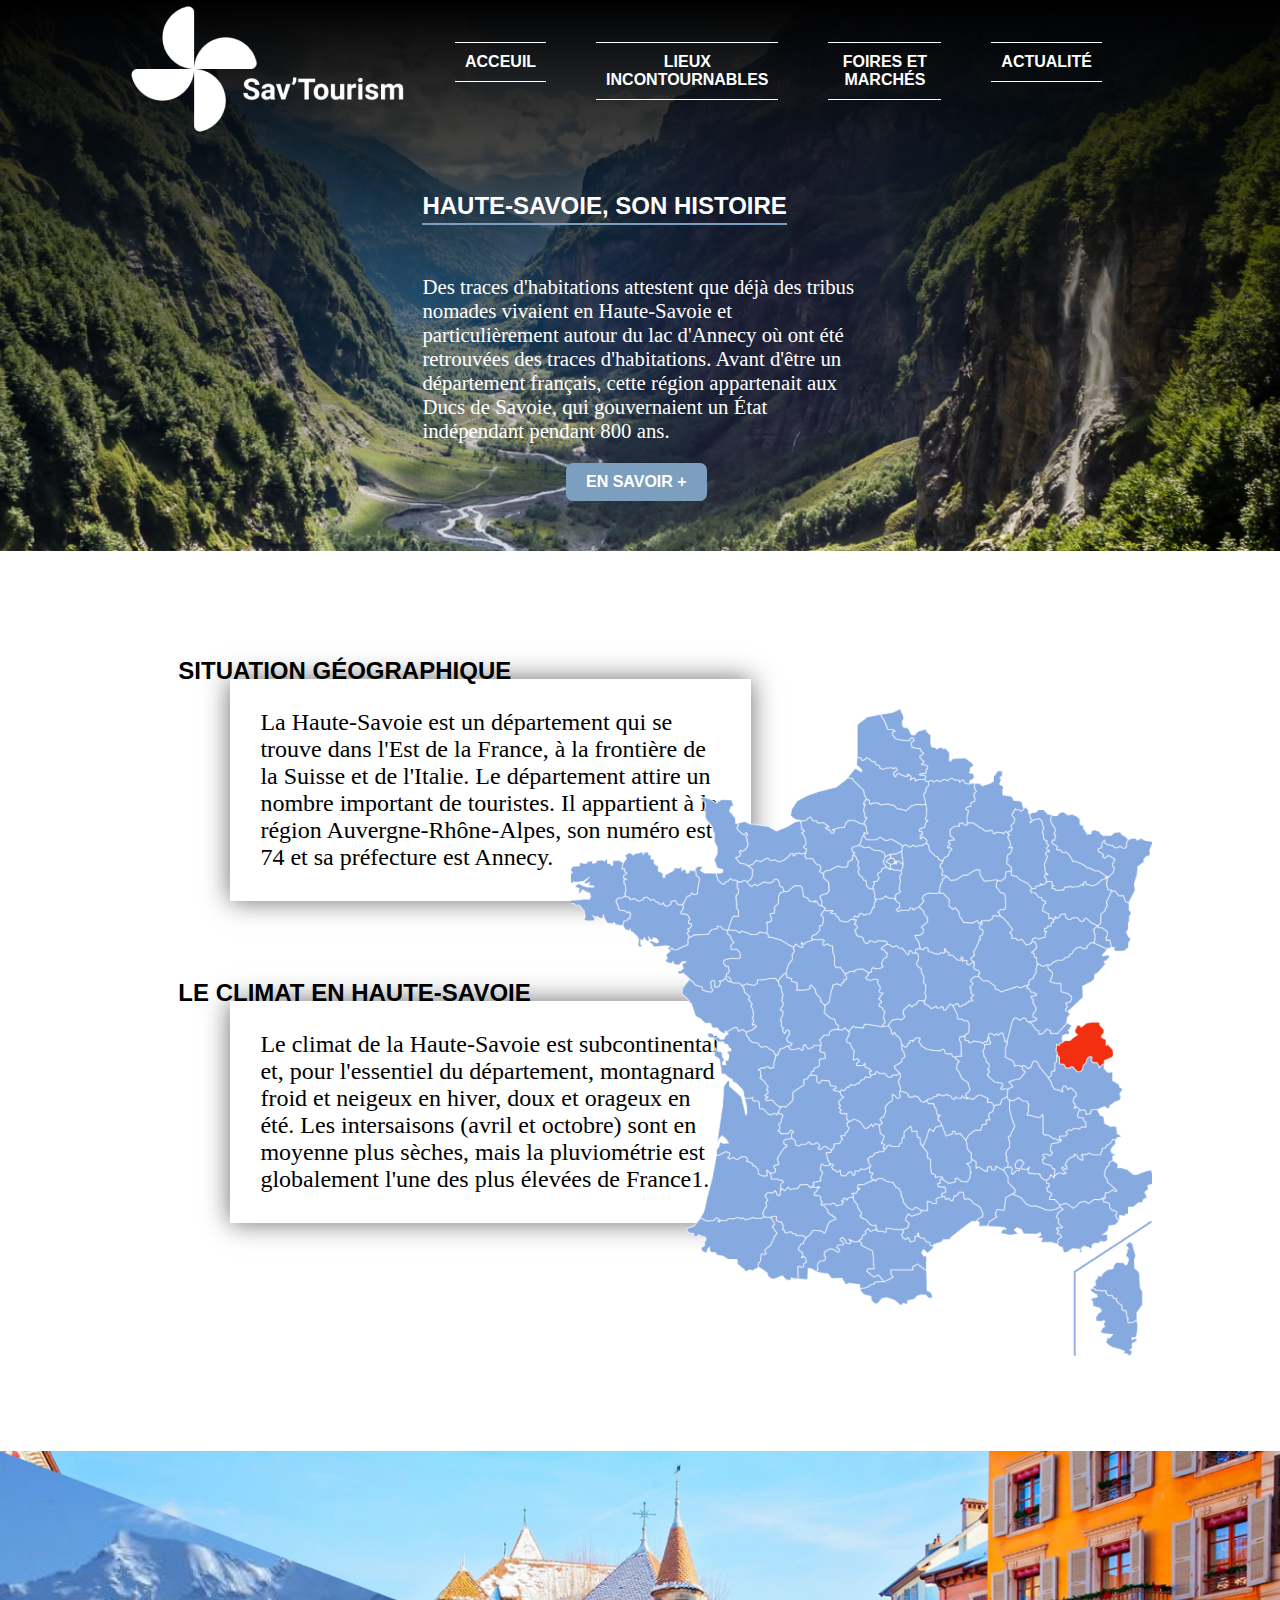
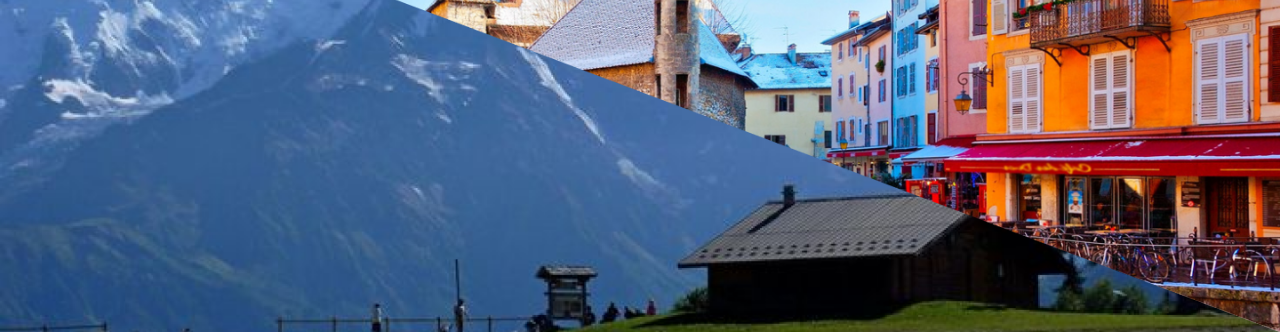
==== index.html @ 6023e613 "initial push" ====
<!DOCTYPE html>
<html lang="fr">
<head>
    <meta charset="UTF-8">
    <meta http-equiv="X-UA-Compatible" content="IE=edge">
    <meta name="viewport" content="width=device-width, initial-scale=1.0">
    <link rel="stylesheet" href="./assets/css/style.css">
    <title>Sav'Tourism-Le meilleur de la Haute-Savoie-Acceuil</title>
</head>
<body>
    <header>
        <div class="marginLR displayFlex">
            <figure>
                <img src="./assets/img/LogoSite 1.png" alt="logo">
            </figure>
            <nav class="displayFlex">
                <ul>
                    <li><a href="acceuil.html">Acceuil</a></li>
                    <li><a href="lieuxIncontournables.html">Lieux incontournables</a></li>
                    <li><a href="FoiresEtMarches.html">Foires et marchés</a></li>
                    <li><a href="Actualite.html">Actualité</a></li>
                </ul>
            </nav>
        </div>
        <article>
            <h1>Haute-Savoie, son histoire</h1>
            <p>Des traces d'habitations attestent que déjà des tribus nomades vivaient en Haute-Savoie et particulièrement autour du lac d'Annecy où ont été retrouvées des traces d'habitations. Avant d'être un département français, cette région appartenait aux Ducs de Savoie, qui gouvernaient un État indépendant pendant 800 ans.</p>
            <a href="#">En savoir +</a>
        </article>
    </header>
    <main>
        <section id="infoRegion">
            <article>
                <h2>Situation géographique</h2>
                <p>La Haute-Savoie est un département qui se trouve dans l'Est de la France, à la frontière de la Suisse et de l'Italie. Le département attire un nombre important de touristes. Il appartient à la région Auvergne-Rhône-Alpes, son numéro est 74 et sa préfecture est Annecy.</p>
            </article>
            <article>
                <h2>Le climat en Haute-Savoie</h2>
                <p>Le climat de la Haute-Savoie est subcontinental et, pour l'essentiel du département, montagnard froid et neigeux en hiver, doux et orageux en été. Les intersaisons (avril et octobre) sont en moyenne plus sèches, mais la pluviométrie est globalement l'une des plus élevées de France1.</p>
            </article>
            <figure>
                <img src="./assets/img/hauteSavoiePos.png" alt="Carte france position Haute-savoie">
            </figure>
        </section>
        <section id="imgRegion">
            <figure><img src="./assets/img/annecyR.png" alt=""></figure>
            <figure><img src="./assets/img/plaineJouxL.png" alt=""></figure>
        </section>
    </main>
</body>
</html>
---- assets/css/style.css ----
@import url(./fontFamily.css);

* {
    margin: 0;
    padding: 0;
}
ul {
    list-style: none;
}
a {
    text-decoration: none;
    color: #fff;
}
p { 
    font-family: 'Federo';
}
h1, h2, h3, a {
    font-family: 'Outfit', sans-serif;
}
.displayFlex {
    display: flex;
}
.marginLR {
    margin: 0 10%;
}


/**************  ACCEUIL ************/


/**************  HEADER **********/

header {
    position: relative;
    background: linear-gradient(#000, rgba(0, 0, 0, 0));
}
header::after {
    position: absolute;
    z-index: -10;
    content: '';
    background: center/ cover no-repeat url(../img/fondHeaderAcceuil.png);
    height: 100%;
    width: 100%;
    top: 0;
    left: 0;
}
header > div {
    justify-content: space-between;
}
nav {
    flex-direction: column;
    justify-content: center;
}
nav > ul {
    display: flex;
}
nav > ul > li > a {
    display: block;
    padding: 10px;
    text-align: center;
    text-transform: uppercase;
    font-weight: 700;
    margin-right: 50px;
    border-top: 1px solid #fff;
    border-bottom: 1px solid #fff;
    transition: 400ms ease-in-out;
}
nav > ul > li > a:hover {
    transform: scale(1.1);
    box-shadow: inset 0 0 8px white;
}
header > article {
    color: #fff;
    margin: 0 33%;
    padding-bottom: 50px;
}
header > article > h1 {
    padding-bottom: 3px;
    display: inline-block;
    font-size: 1.5rem;
    text-transform: uppercase;
    margin: 50px 0;
    border-bottom: 2px solid #7C9FBF;
    
}
header > article > p {
    font-size: 1.3rem;
    padding-bottom: 20px;
    font-weight: 500;
}
header > article > a {
    background-color: #7C9FBF;
    border-radius: 7px;
    margin: 0 33%;
    display: inline-block;
    padding: 10px 20px;
    text-transform: uppercase;
    font-weight: 700;
    color: #fff;
    transition: 300ms ease-in-out;
}
header > article > a:hover {
    transform: scale(1.01);
    background-color: #7c9fbfb4;
}



/*************** MAIN ***********/


/********** SECTION 1 ********/

#infoRegion {
    position: relative;
    padding: 10%;
}
#infoRegion > article {
    width: 45%;
    position: relative;
    margin-left: 10%;
    padding: 30px;
    margin-bottom: 100px;
    box-shadow: 0 0 25px  rgba(0, 0, 0, 0.582);
}
#infoRegion > article > h2 {
    position: absolute;
    top: -10%;
    left: -10%;
    font-size: 1.5rem;
    text-transform: uppercase;
}
#infoRegion > article > p {
    font-size: 1.5rem;
}
#infoRegion > figure {
    position: absolute;
    top: 17%;
    right: 10%;
    
}



#imgRegion {
    position: relative;
}
#imgRegion > figure:first-child {
    z-index: 100;
    transition: 500ms ease-in-out;
}
#imgRegion > figure:first-child::after{
    display: none;
    content: url(../img/annecyL.png);
    position: absolute;
    width: 100%;
    height: 100%;
    top: 0;
    left: 0;
}
#imgRegion > figure:first-child:hover::after {
    display: block;
}
#imgRegion > figure {
    position: absolute;
}
#imgRegion > figure > img {
    width: 100%;
}
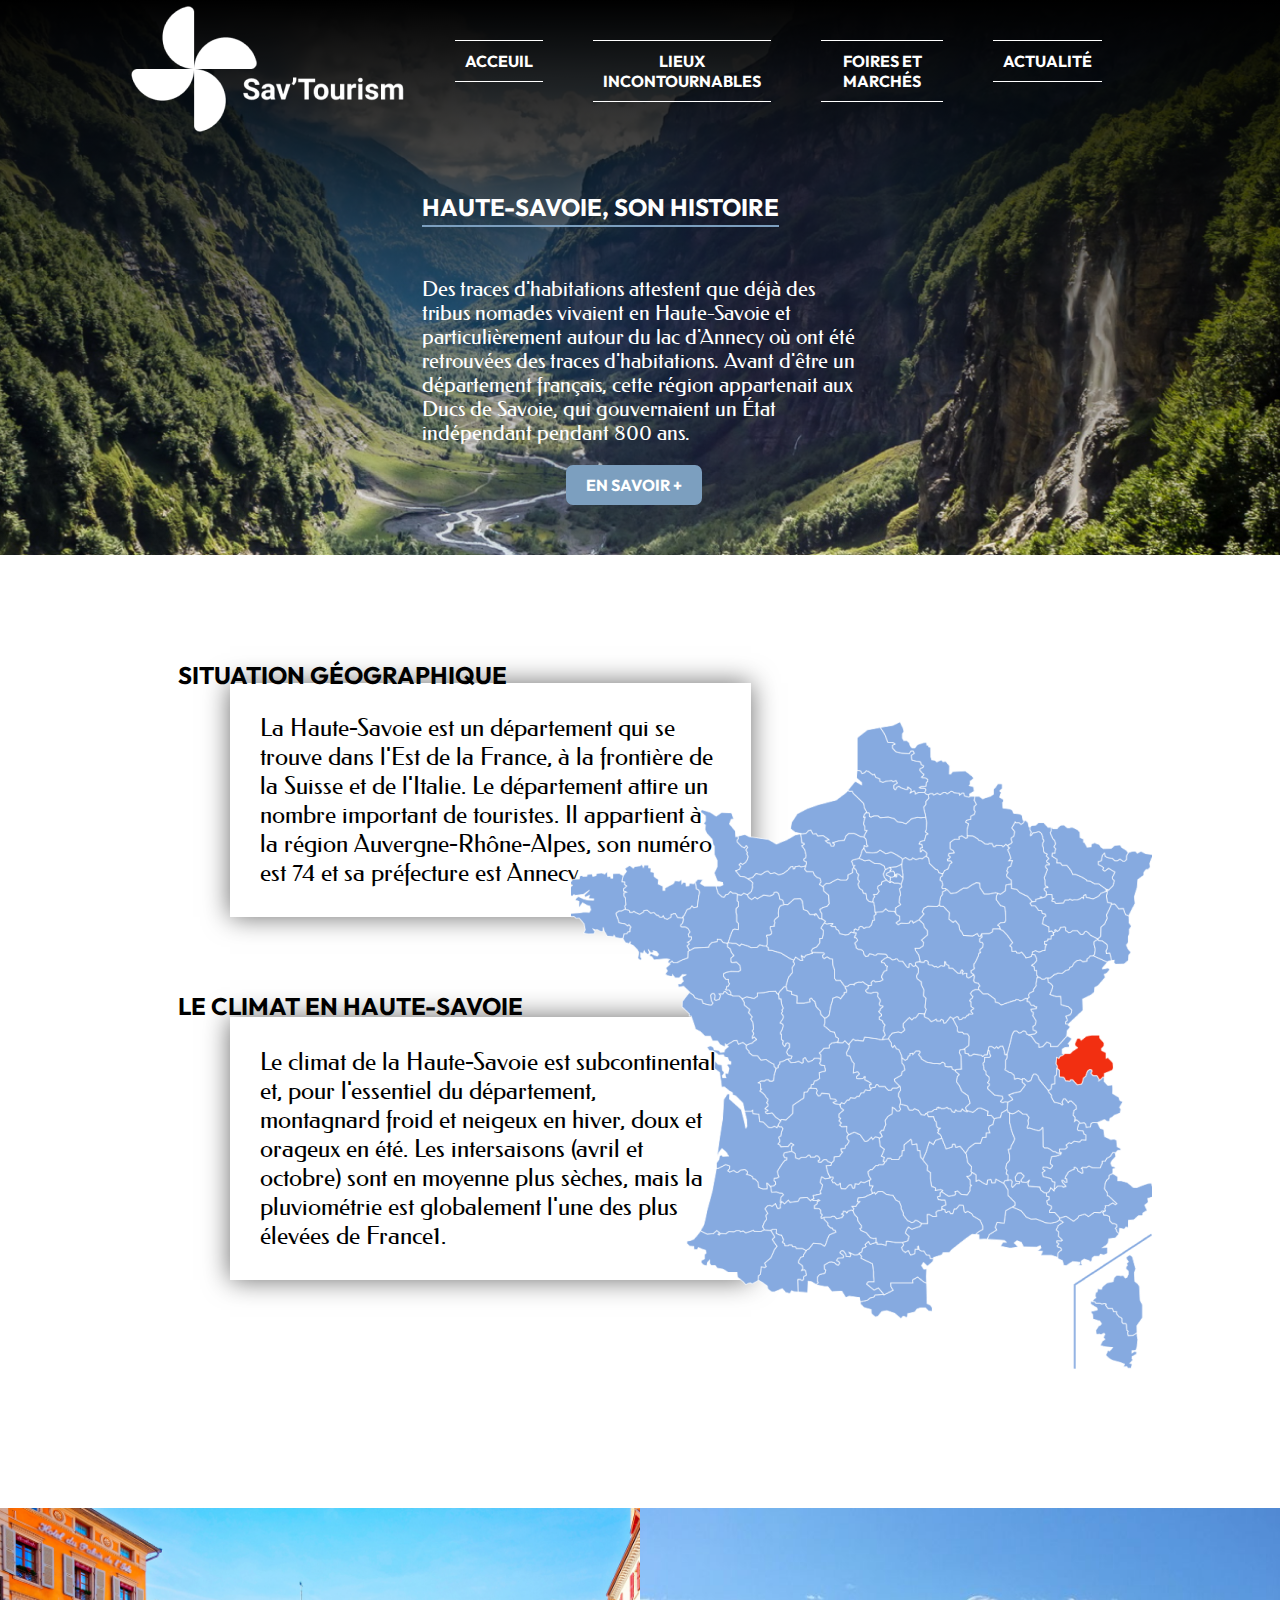
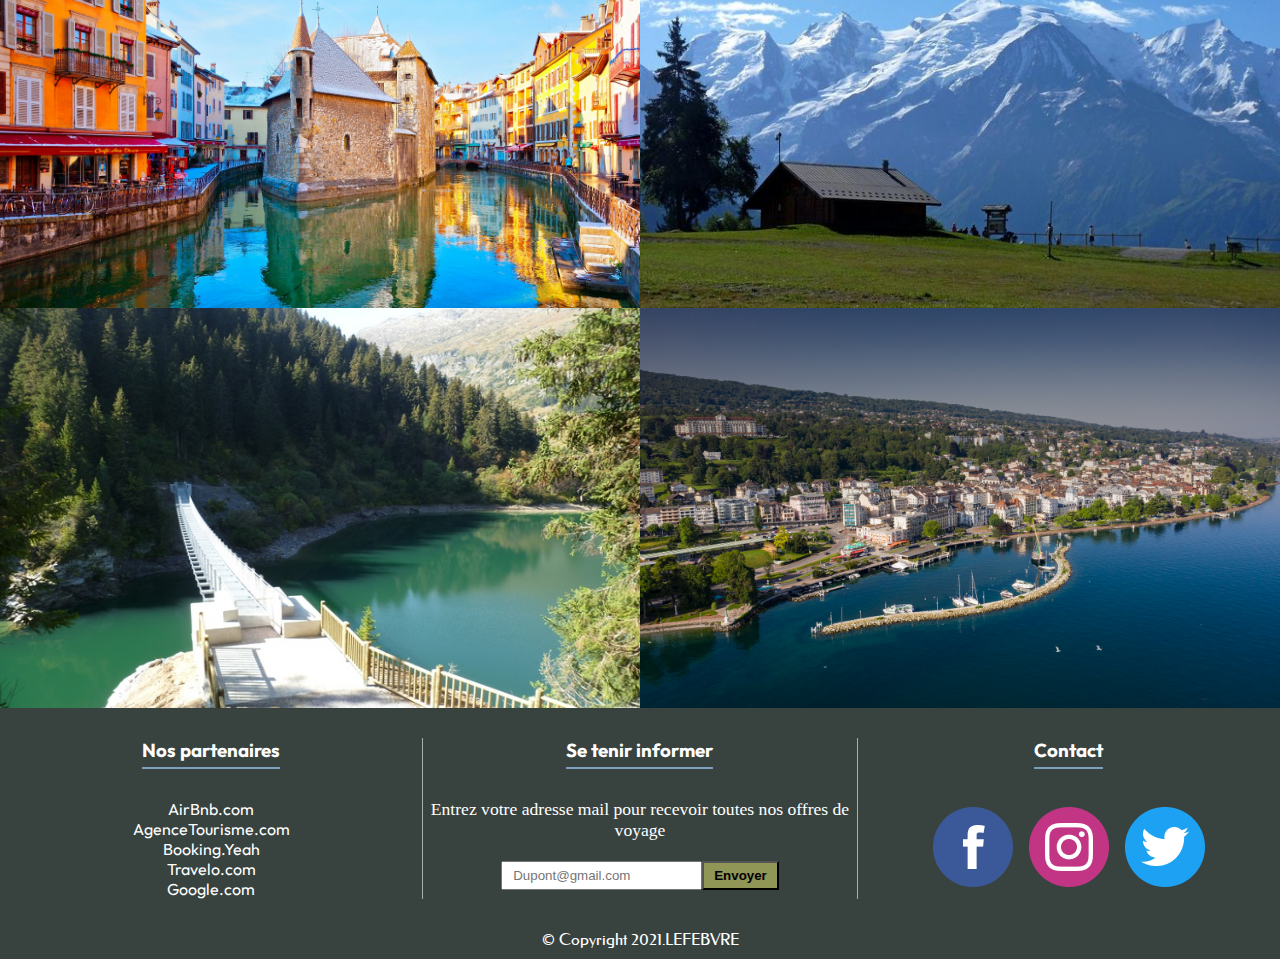
==== commit c9c6a57b: "news files" ====
--- a/index.html
+++ b/index.html
@@ -15,9 +15,9 @@
             </figure>
             <nav class="displayFlex">
                 <ul>
-                    <li><a href="acceuil.html">Acceuil</a></li>
-                    <li><a href="lieuxIncontournables.html">Lieux incontournables</a></li>
-                    <li><a href="FoiresEtMarches.html">Foires et marchés</a></li>
+                    <li><a href="index.html">Acceuil</a></li>
+                    <li><a href="./pages/lieuxIncontournables.html">Lieux incontournables</a></li>
+                    <li><a href="./pages/MarchesEtFoires.html">Foires et marchés</a></li>
                     <li><a href="Actualite.html">Actualité</a></li>
                 </ul>
             </nav>
@@ -43,9 +43,45 @@
             </figure>
         </section>
         <section id="imgRegion">
-            <figure><img src="./assets/img/annecyR.png" alt=""></figure>
-            <figure><img src="./assets/img/plaineJouxL.png" alt=""></figure>
+            <figure><img src="./assets/img/annecy.jpg" alt=""></figure>
+            <figure><img src="./assets/img/plaineJoux.jpg" alt=""></figure>
+            <figure><img src="./assets/img/lacTempete.jpg"></figure>
+            <figure><img src="./assets/img/evian.jpg" alt=""> </figure>
         </section>
     </main>
+    <footer>
+        <div>
+            <section id="partenaires">
+                <h3>Nos partenaires</h3>
+                <ul>
+                    <li><a href="#">AirBnb.com</a></li>
+                    <li><a href="#">AgenceTourisme.com</a></li>
+                    <li><a href="#">Booking.Yeah</a></li>
+                    <li><a href="#">Travelo.com</a></li>
+                    <li><a href="#">Google.com</a></li>
+                </ul>
+            </section>
+            <section id="mail">
+                <h3>Se tenir informer</h3>
+                <form>
+                    <fieldset>
+                        <legend>Entrez votre adresse mail pour recevoir toutes nos offres de voyage</legend>
+                        <input type="email" placeholder="Dupont@gmail.com" "><input type="button" value="Envoyer">
+                    </fieldset>
+                </form>
+            </section>
+            <section >
+                <h3>Contact</h3>
+                <div id="contact">
+                    <a href="#"><img src="./assets/img/icon/Facebook.png" alt="Facebook"></a>
+                    <a href="#"><img src="./assets/img/icon/Instagram.png" alt="Instagram"></a>
+                    <a href="#"><img src="./assets/img/icon/Twitter.png" alt="Twitter"></a>
+                </div>
+            </section>
+        </div>
+        <div>
+            <p>© Copyright 2021.LEFEBVRE</p>
+        </div>
+    </footer>
 </body>
 </html>--- a/assets/css/style.css
+++ b/assets/css/style.css
@@ -23,7 +23,9 @@
 .marginLR {
     margin: 0 10%;
 }
-
+.textCenter {
+    text-align: center;
+}
 
 /**************  ACCEUIL ************/
 
@@ -141,29 +143,262 @@
 }
 
 
-
 #imgRegion {
+    display: grid;
+    grid-template-columns: repeat(2, 1fr);
+    grid-template-rows: 400px 400px;
+}
+#imgRegion > figure > img {
+    height: 100%;
+    width: 100%;
+}
+
+
+
+
+/********** FOOTER **********/
+
+footer {
+    color: #fff;
+    background-color: #384340;
+    padding: 30px 0 10px 0;
+}
+footer a {
+    transition: 200ms ease-in-out;
+}
+footer a:hover {
+    opacity: 0.7;
+    color: #909656;
+
+}
+footer > div > section > h3 {
+    padding-bottom: 5px;
+    margin-bottom: 30px;
+    display: inline-block;
+    border-bottom: 2px solid #7C9FBF;
+}
+footer > div:first-child {
+    display: flex;
+    justify-content: space-between;
+    padding-bottom: 30px;
+}
+footer > div:first-child > section {
+    width: 33%;
+    text-align: center;
+}
+footer > div:first-child > section:first-child {
+    border-right: 1px solid rgba(255, 255, 255, 0.575);
+}
+footer > div:first-child > section:last-child {
+    border-left: 1px solid rgba(255, 255, 255, 0.575);
+}
+#mail > form > fieldset {
+    border: none;
+}
+#mail > form > fieldset > legend {
+    font-size: 1.1rem;
+    padding-bottom: 20px;
+}
+#mail > form > fieldset > input {
+    padding: 5px 10px;
+}
+#mail > form > fieldset > input[type="button"] {
+
+    font-weight: 700;
+    background-color: #909656;
+}
+#mail > form > fieldset > input[type="button"]:hover {
+    opacity: 0.7;
+}
+#contact {
+    display: flex;
+    justify-content: center;
+}
+#contact > figure > img {
+    width: 100%;
+}
+footer > div:last-child {
+    text-align: center;
+}
+
+
+
+/********** SECOND PAGE  LIEUX INCONTOURNABLES ********/
+
+#headerLieux::after {
+    
+    background: center/ cover no-repeat url(../img/aiguilles-de-chamonix-hiver.jpg);
+}
+#headerLieux {
+    margin-bottom: 10px;
+    box-shadow: 0 10px 0 rgba(0, 0, 0, 0.582);
+}
+#headerLieux > article {
+    width:100%;
+    margin: 0;
+}
+#mainLieux > section {
+    color: #fff;
+    height: 100vh; 
+    box-sizing: border-box;
+    display: flex;
+    align-items: center;
+    justify-content: center;
+    text-align: center; 
+    flex-direction: column;
+    padding: 2vw;
+    background-size: cover;
+    background-repeat: no-repeat;
+    background-attachment: fixed;
+    font-size: 4vw;
+}
+#mainLieux > section:first-of-type {
+    background-image: url(../img/evian.jpg);
+}
+#mainLieux > section:nth-of-type(2) {
+    background-image: url(../img/samoens-photo1.jpg);
+}
+#mainLieux > section:nth-of-type(3) {
+    background-image: url(../img/Sixt-Fer-A-Cheval.jpg);
+}
+#mainLieux > section:nth-of-type(4) {
+    background-image: url(../img/annecy.jpg);
+}
+#mainLieux > section:nth-of-type(5) {
+    background-image: url(../img/aiguilles-de-chamonix-hiver.jpg);
+}
+#mainLieux > section:nth-of-type(6) {
+    background-image: url(../img/Monument_des_Glières.jpg);
+}
+#mainLieux > section:nth-of-type(7) {
+    background-image: url(../img/lacTempete.jpg);
+}
+#mainLieux > section:nth-of-type(8) {
+    background-image: url(../img/vueSaleve.jpg);
+}
+#mainLieux > section:nth-of-type(9) {
+    background-image: url(../img/plaineJoux.jpg);
+}
+#mainLieux > section:nth-of-type(10) {
+    background-image: url(../img/fantasticable_chatel.jpg);
+}
+#mainLieux > section > h2{
+    padding: 20px;
+    z-index: 100;
     position: relative;
 }
-#imgRegion > figure:first-child {
-    z-index: 100;
-    transition: 500ms ease-in-out;
-}
-#imgRegion > figure:first-child::after{
-    display: none;
-    content: url(../img/annecyL.png);
-    position: absolute;
-    width: 100%;
+#mainLieux > section > h2::after{
+    z-index: -1;
+    content: "";
+    position: absolute;
     height: 100%;
+    width: 100%;
     top: 0;
     left: 0;
-}
-#imgRegion > figure:first-child:hover::after {
-    display: block;
-}
-#imgRegion > figure {
-    position: absolute;
-}
-#imgRegion > figure > img {
+    border-radius: 10%;
+    background-color: rgba(0, 0, 0, 0.582);
+}
+
+
+
+/*********** THIRD PAGE MARCHES ET FOIRES *********/
+
+#headerFoires::after {
+    background: center/ cover no-repeat url(../img/foires/coverHeader.png);
+}
+#headerFoires > article {
+    width:100%;
+    margin: 0;
+}
+#mainFoires > section > article {
+    display: flex;
+}
+#mainFoires > section > article > div {
+    padding: 5% 7%;
+}
+#mainFoires > section > article > div > h2 {
+    padding-bottom: 10%;
+}
+#mainFoires > section > article > div > p {
+    font-size: 1.2rem;
+    padding-bottom: 30px;
+}
+#mainFoires > section > article > div > a {
+    margin-top: 20px;
+    display: inline-block;
+    background-color: #7C9FBF;
+    border-radius: 8px;
+    color: #000;
+    padding:  7px 14px;
+    text-transform: uppercase;
+    font-weight: 700;
+    font-size: 1.2rem;
+    transition: 200ms ease-in-out;
+}
+#mainFoires > section > article > div > a:hover {
+    opacity: 0.7;
+}
+.darken {
+    color: #fff;
+    background-color: #384340;
+}
+.light {
+    background-color: #909656;
+}
+
+
+
+/*************** FOUR PAGE ACTUALITE ***************/
+
+#headerActu::after {
+    background: center/ cover no-repeat url(../img/actu/actuCover.png);
+}
+#mainActu {
+    padding: 3% 0;
+}
+#mainActu > section > article {
+    display: flex;
+    justify-content: space-around;
+    color: #fff;
+    margin-bottom: 5%;
+}
+#mainActu > section > article > div {
+    width: 33%;
+    background-color: #384340;
+    padding-top: 3%;
+    box-shadow: 0px 4px 27px 19px rgba(0, 0, 0, 0.25);
+}
+#mainActu > section > article > div > h2, #mainActu > section > article > div > p {
+    text-align: center;
+    margin: 5% 10%;
+}
+#mainActu > section > article > div > p {
+    font-size: 1.3rem;
+}
+#mainActu > section > article > figure {
+    position: relative;
+    width: 33%;
+}
+.figLeft::after {
+    z-index: -10;
+    position: absolute;
+    content: "";
+    height: 100%;
+    width: 100%;
+    top: 20%;
+    right: -70%;
+    border: 5px solid #909656;
+}
+.figRight::before {
+    z-index: -10;
+    position: absolute;
+    content: "";
+    height: 100%;
+    width: 100%;
+    top: 20%;
+    left: -70%;
+    border: 5px solid #909656;
+}
+#mainActu > section > article > figure > img {
     width: 100%;
 }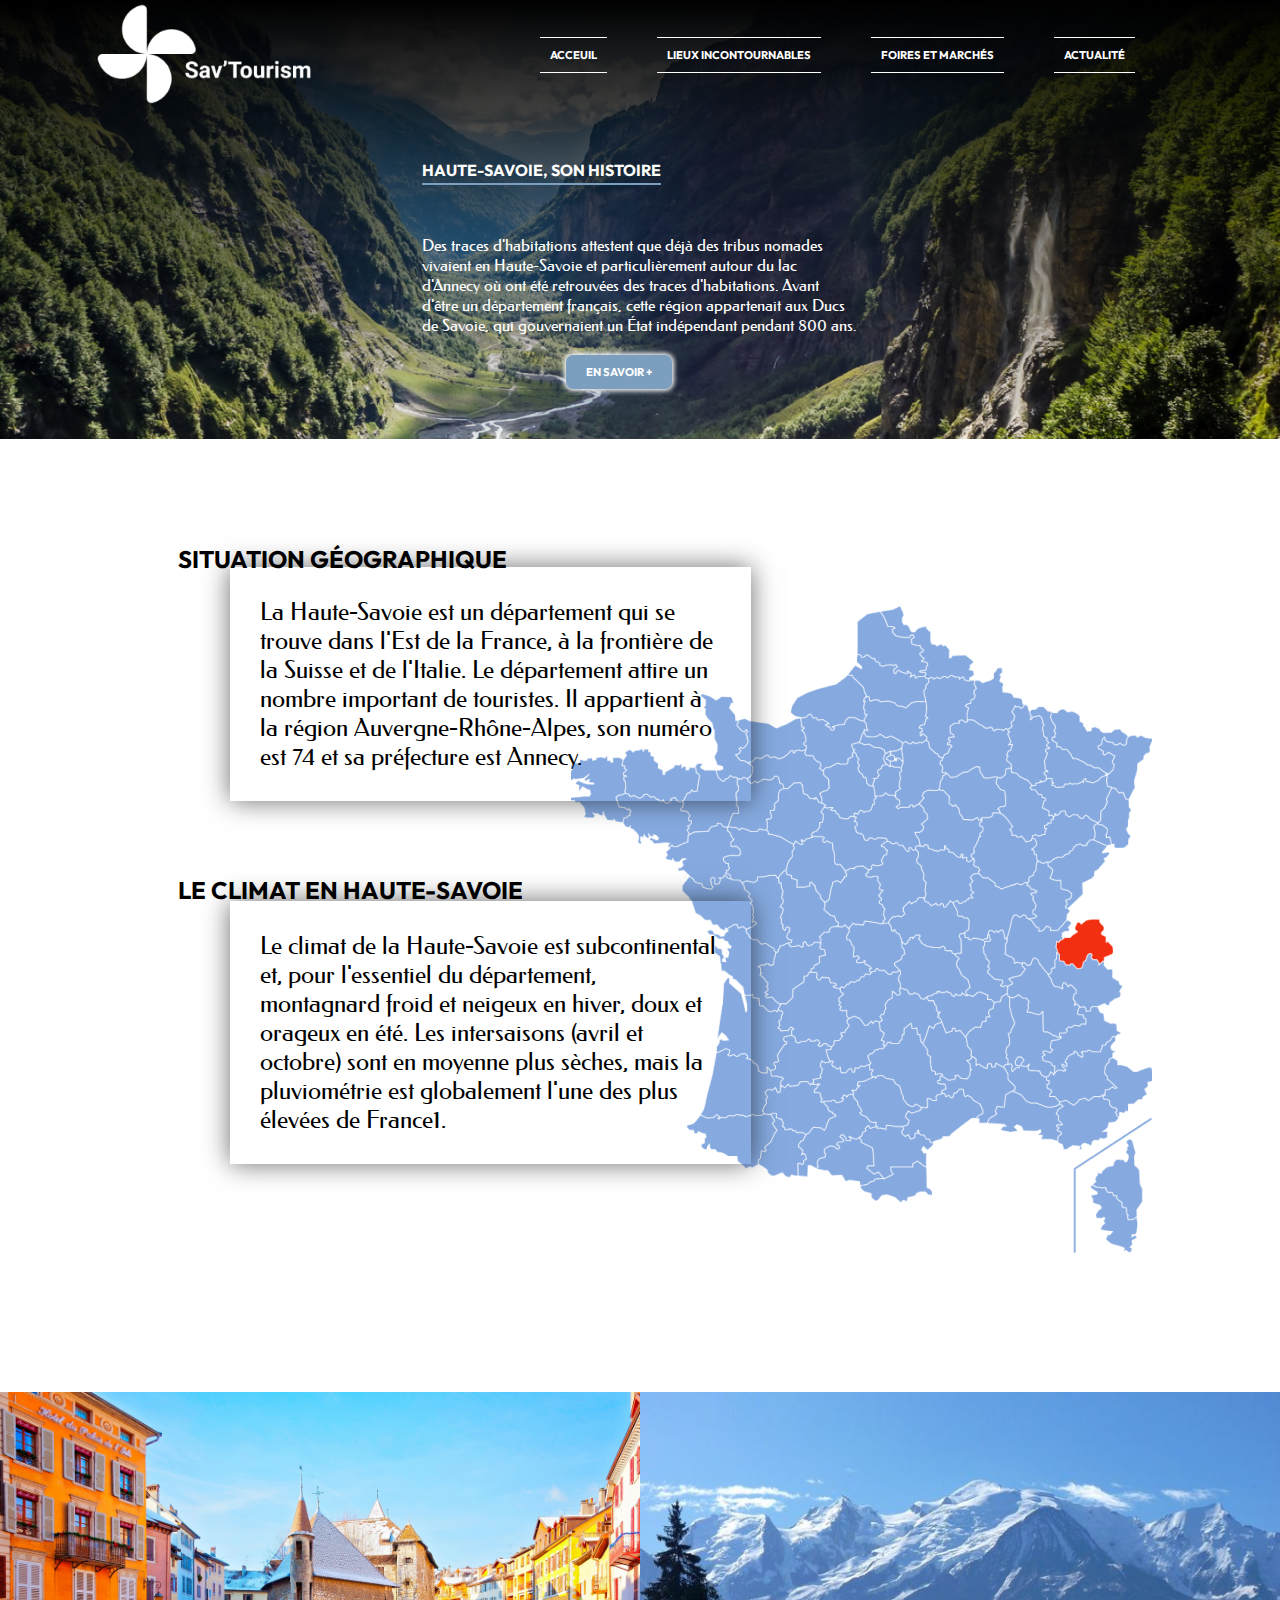
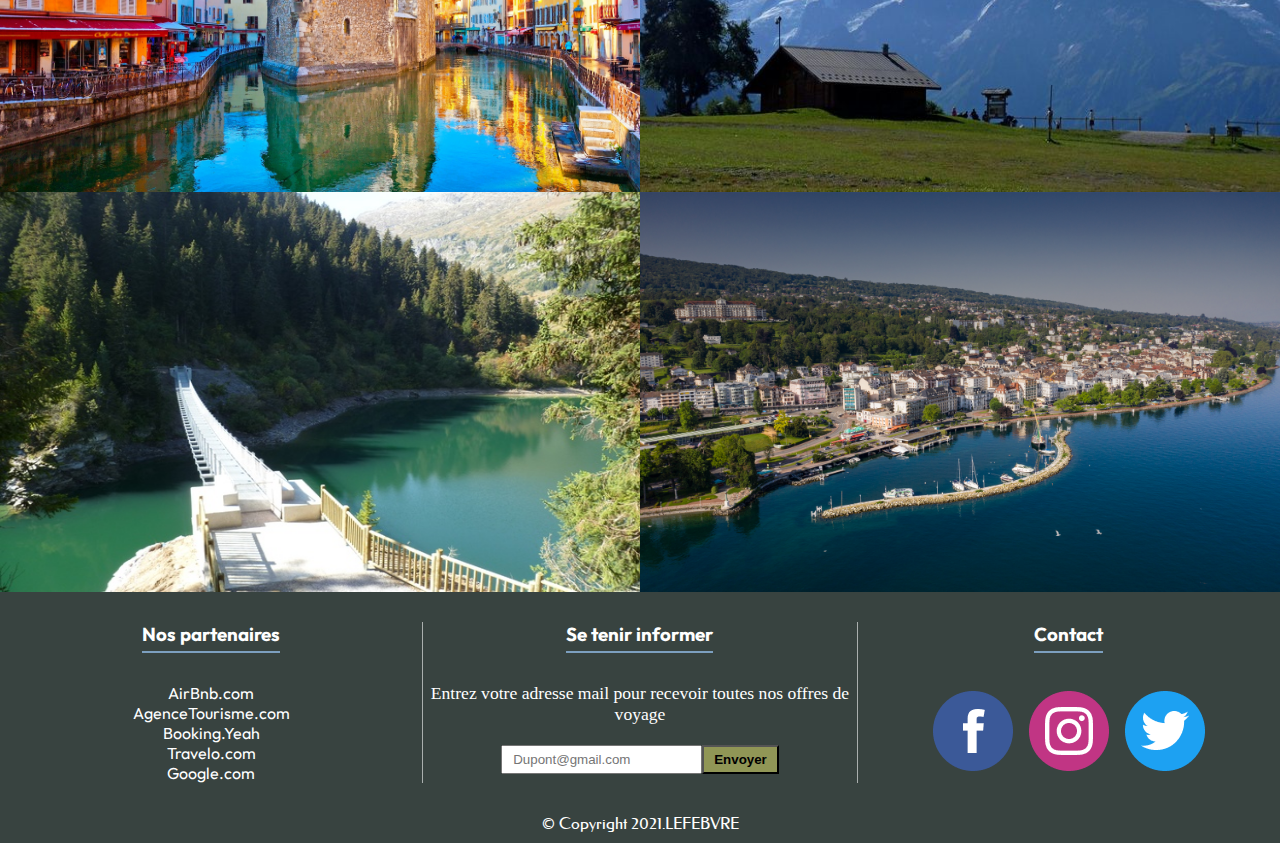
==== commit de42b78e: "responsive" ====
--- a/index.html
+++ b/index.html
@@ -8,17 +8,17 @@
     <title>Sav'Tourism-Le meilleur de la Haute-Savoie-Acceuil</title>
 </head>
 <body>
-    <header>
+    <header class="mediaSize">
         <div class="marginLR displayFlex">
-            <figure>
+            <figure id="headerFig">
                 <img src="./assets/img/LogoSite 1.png" alt="logo">
             </figure>
-            <nav class="displayFlex">
-                <ul>
+            <nav class="displayFlex navMedia">
+                <ul id="navUl" class="displayHiden">
                     <li><a href="index.html">Acceuil</a></li>
                     <li><a href="./pages/lieuxIncontournables.html">Lieux incontournables</a></li>
                     <li><a href="./pages/MarchesEtFoires.html">Foires et marchés</a></li>
-                    <li><a href="Actualite.html">Actualité</a></li>
+                    <li><a href="./pages/actualite.html">Actualité</a></li>
                 </ul>
             </nav>
         </div>
@@ -50,7 +50,7 @@
         </section>
     </main>
     <footer>
-        <div>
+        <div id="footerMedia">
             <section id="partenaires">
                 <h3>Nos partenaires</h3>
                 <ul>
@@ -83,5 +83,6 @@
             <p>© Copyright 2021.LEFEBVRE</p>
         </div>
     </footer>
+    <script src="./assets/js/script.js"></script>
 </body>
 </html>--- a/assets/css/style.css
+++ b/assets/css/style.css
@@ -48,6 +48,9 @@
 }
 header > div {
     justify-content: space-between;
+}
+#navToggle {
+    display: none;
 }
 nav {
     flex-direction: column;
@@ -100,10 +103,14 @@
     font-weight: 700;
     color: #fff;
     transition: 300ms ease-in-out;
+    
+    box-shadow: 0 0 5px 2px #fff;
 }
 header > article > a:hover {
     transform: scale(1.01);
-    background-color: #7c9fbfb4;
+    background-color: rgba(255, 255, 255, 0.582);
+    color: #000;
+    box-shadow: 0 0 5px 2px #000;
 }
 
 
@@ -333,10 +340,14 @@
     text-transform: uppercase;
     font-weight: 700;
     font-size: 1.2rem;
-    transition: 200ms ease-in-out;
+    transition: 300ms ease-in-out;
+    box-shadow: 0 0 5px 2px #000;
 }
 #mainFoires > section > article > div > a:hover {
     opacity: 0.7;
+    color: #fff;
+    background-color: rgba(0, 0, 0, 0.582);
+    box-shadow: 0 0 5px 2px #fff;
 }
 .darken {
     color: #fff;
@@ -401,4 +412,187 @@
 }
 #mainActu > section > article > figure > img {
     width: 100%;
-}+}
+
+
+/******** MEDIAS QUERIES ***********/
+
+@media screen and (max-width: 1400px) {
+    .marginLR {
+        margin: 0;
+        justify-content: space-around;
+    }
+    header {
+        font-size: 0.7rem;
+    }
+    #headerFig {
+        width: 20%;
+    }
+    #headerFig > img {
+        width: 100%;
+    }
+    header > article > h1, header > article > p {
+        font-size: 1rem;
+    }
+    #infoRegion > figure {
+        z-index: -10;
+    }
+    #mainFoires {
+        font-size: 1rem;
+    }
+
+}
+@media screen and (max-width: 1050px) {
+    #mainFoires > section > article > div {
+        padding: 3% 4%;
+    }
+    #mainFoires > section > article > div > p {
+        font-size: 1rem;
+    }
+    #mainFoires > section > article > div > a {
+        font-size: 0.7rem;
+    }
+}
+@media screen and (max-width: 920px) {
+    #mainFoires > section > article > figure > img {
+        width: 50vw;
+        margin: 30% 0;
+    }
+}
+@media screen and (max-width: 850px) {
+    
+    .marginLR {
+        justify-content: space-between;
+    }
+    header > article {
+        margin: 0;
+        padding: 0 5% 3% 5%;
+        text-align: center;
+    }
+    #infoRegion > article {
+        width: 80%;
+        margin: 0 0 5% 0;
+    }
+    #infoRegion > article > h2 {
+        position: relative;
+        text-align: center;
+        font-size: 1rem;
+        margin-bottom: 1rem;
+    }
+    #infoRegion > article > p {
+        font-size: 1rem;
+        font-weight: 600;
+    }
+    #infoRegion > figure {
+        width: 50%;
+    }
+    
+    #infoRegion > figure > img {
+        width: 100%;
+    }
+    nav > ul > li > a {
+        margin-right: 10px;
+    }
+    #imgRegion {
+        display: block;
+    }
+    #footerMedia {
+        flex-direction: column;
+        align-items: center;
+    }
+    #footerMedia > section {
+        width: initial;
+        padding-bottom: 3%;
+        border: none;
+        border-bottom: 1px solid rgba(255, 255, 255, 0.575);
+    }
+    #headerLieux > article, #headerFoires > article {
+        width: initial;
+    }
+    #mainActu > section > article {
+        flex-direction: column;
+        align-items: center;
+    }
+    #mainActu > section > article > figure {
+        width: 50%;
+    }
+    #mainActu > section > article > figure::after, #mainActu > section > article > figure::before {
+        top: 0; 
+        right: 0;
+        left: 0;
+        bottom: 0;
+    }
+    #mainActu > section > article > div {
+        width: initial;
+    }
+
+}
+@media screen and (max-width: 600px) {
+    .marginLR{
+        padding-top: 2%;
+        justify-content: space-around;    
+    }
+    #headerFig {
+        width: 33%;
+        margin-bottom: 20px;
+    }
+    #navToggle {
+        display: inline-block;
+        color: #fff;
+        font-size: 1.5rem;
+        border: none;
+        background-color: transparent;
+        display: block;
+        transition: 200ms ease-in-out;
+    }
+    .navMedia, .marginLR {
+        align-items: center;
+        flex-direction: column;
+    }
+    .navMedia > ul {
+        flex-direction: column;
+    }
+    .navMedia > ul > li:first-child > a {
+        border-bottom: none;
+    }
+    .navMedia > ul > li:last-child > a, .navMedia > ul > li:nth-of-type(3) > a  {
+        border-top: none;
+    }
+}
+@media screen and (max-width: 400px) {
+    
+    #infoRegion > figure {
+        top: 35%;
+        right: 10%;
+    }
+    #contact > a > img{
+        width: 50px;
+    }
+    .darken {
+        background-color: #384340a6;
+    }
+    .light {
+        background-color: #909656bb;
+
+    }
+    #mainFoires > section > article {
+        text-align: center;
+        position: relative;
+    }
+    #mainFoires > section > article > figure {
+        z-index: -1;
+        position: absolute;
+        top: 0;
+        height: 100%;
+        width: 100%;
+    }
+    #mainFoires > section > article > figure > img {
+        margin: 0;
+        width: 100%;
+        height: 100%;
+    }
+}
+/* 
+.menuActive {
+    display: block;
+} */